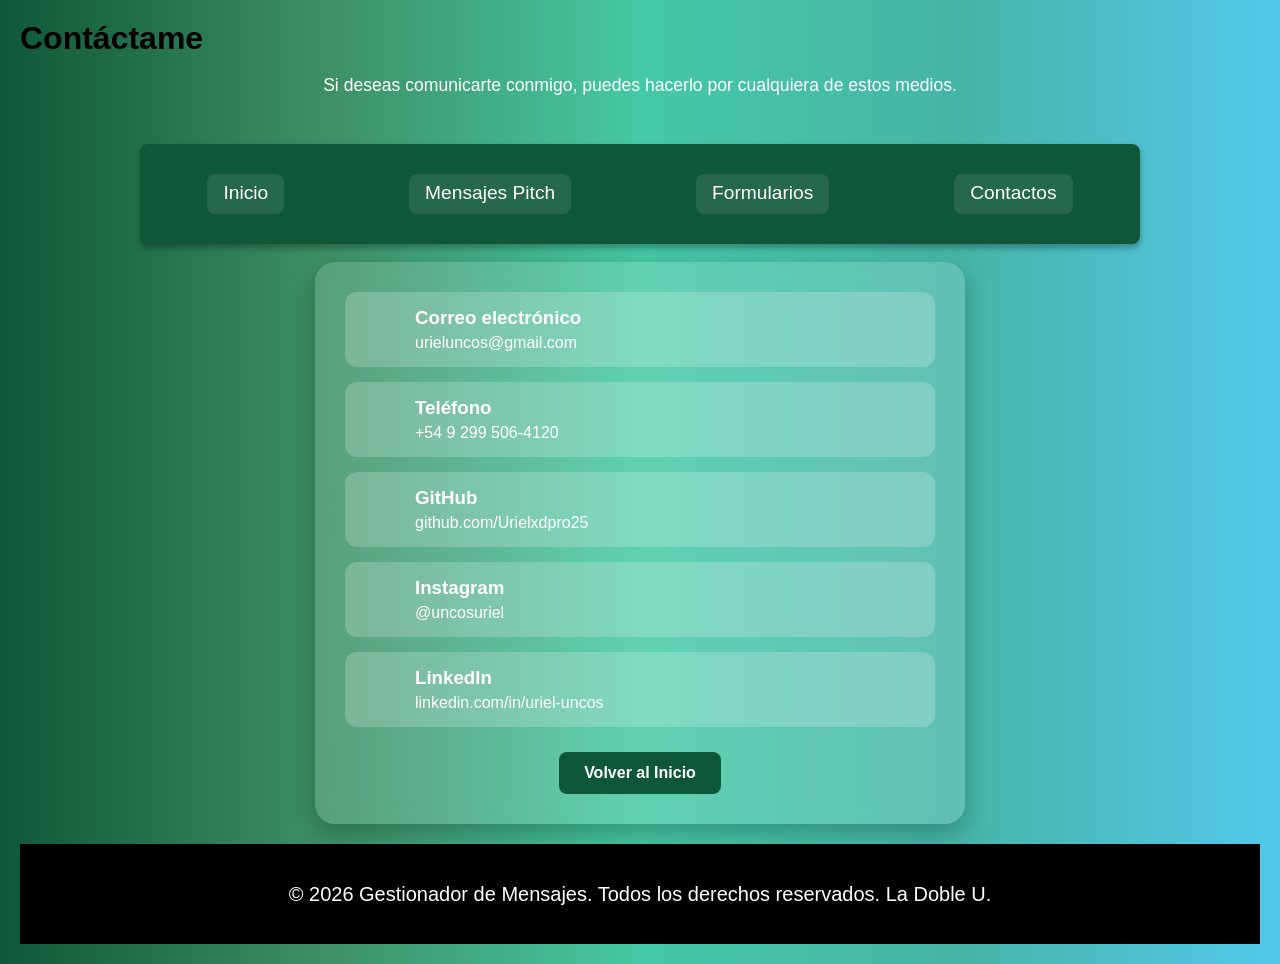
==== Contactos.html @ 7d487cc0 "cambios en los html, saques css innecesario y acomode algunos nodos" ====
<!DOCTYPE html>
<html lang="es">

<head>
    <meta charset="UTF-8">
    <meta name="viewport" content="width=device-width, initial-scale=1.0">
    <link rel="manifest" href="manifest.json">
    <link rel="icon" type="image/png" href="LogoGDM.jpeg">
    <link rel="stylesheet" href="estilos.css">
    <title>Contacto|Gestionador de Mensajes</title>


    <style>
    
        .descripcion {
            color: white;
            text-align: center;
            margin-bottom: 30px;
            font-size: 1.1rem;
        } 

        .container {
            max-width: 650px;
            margin: auto;
            background: rgba(255, 255, 255, .15);
            backdrop-filter: blur(10px);
            border-radius: 20px;
            padding: 30px;
            box-shadow: 0 10px 25px rgba(0, 0, 0, .25);
        }

        .contacto {
            display: flex;
            align-items: center;
            gap: 15px;
            background: rgba(255, 255, 255, .2);
            padding: 15px;
            margin-bottom: 15px;
            border-radius: 12px;
            transition: .3s;
        }

        .contacto:hover {
            transform: translateY(-3px);
            background: rgba(255, 255, 255, .3);
        }

        .contacto i {
            font-size: 28px;
            color: white;
            width: 40px;
            text-align: center;
        }

        .contacto h3 {
            color: white;
            margin-bottom: 5px;
        }

        .contacto a,
        .contacto p {
            color: white;
            text-decoration: none;
            word-break: break-word;
        }

        .contacto a:hover {
            text-decoration: underline;
        }

        .boton {
            display: block;
            width: fit-content;
            margin: 25px auto 0;
            background: #0f5739;
            color: white;
            padding: 12px 25px;
            border-radius: 8px;
            text-decoration: none;
            font-weight: bold;
            transition: .3s;
        }

        .boton:hover {
            background: #08452d;
        }

        @media(max-width:600px) {
            .footer {
                background-color: #000000;
                width: 100%;
                height: auto;
                padding: 10px;
                text-align: center;
                margin-top: 20px;
            }

            .p {
                color: white;
                font-size: 1.2rem;
            }


            @media(max-width:600px) {

                h1 {
                    font-size: 2rem;
                }

                .container {
                    padding: 20px;
                }

                .contacto {
                    flex-direction: column;
                    text-align: center;
                }

            }
        }

      
    </style>

</head>

<body>

    <h1>Contáctame</h1>
<br>
 <p class="descripcion">
            Si deseas comunicarte conmigo, puedes hacerlo por cualquiera de estos medios.
        </p>

        <br>

    <nav class="navbar">

        <div class="direccion">
            <a href="index.html">Inicio</a>
        </div>

        <div class="direccion">
            <a href="Mensajes Pitch.html">Mensajes Pitch</a>
        </div>

        <div class="direccion">
            <a href="formularios.html">Formularios</a>
        </div>

        <div class="direccion">
            <a href="Contactos.html">Contactos</a>
        </div>

    </nav>

    <br>

    <div>
       
        <div class="container">

            <div class="contacto">
                <i class="fas fa-envelope"></i>

                <div>
                    <h3>Correo electrónico</h3>
                    <a href="mailto:urieluncos@gmail.com">
                        urieluncos@gmail.com
                    </a>
                </div>
            </div>

            <div class="contacto">
                <i class="fas fa-phone"></i>

                <div>
                    <h3>Teléfono</h3>
                    <a href="tel:299 5064120">
                        +54 9 299 506-4120
                    </a>
                </div>
            </div>

            <div class="contacto">
                <i class="fab fa-github"></i>

                <div>
                    <h3>GitHub</h3>
                    <a href="https://github.com/Urielxdpro25" target="_blank">
                        github.com/Urielxdpro25
                    </a>
                </div>
            </div>

            <div class="contacto">
                <i class="fab fa-instagram"></i>

                <div>
                    <h3>Instagram</h3>
                    <a href="https://instagram.com/uncosuriel" target="_blank">
                        @uncosuriel
                    </a>
                </div>
            </div>

            <div class="contacto">
                <i class="fab fa-linkedin"></i>

                <div>
                    <h3>LinkedIn</h3>
                    <a href="https://www.linkedin.com/in/uriel-uncos-005b1439a/" target="_blank">
                        linkedin.com/in/uriel-uncos
                    </a>
                </div>
  </div>

            <a class="boton" href="index.html">
                Volver al Inicio
            </a>

      

    </div>

    <footer class="footer">
        <p class="p">© 2026 Gestionador de Mensajes. Todos los derechos reservados. La Doble U.</p>
    </footer>

</body>

</html>
---- estilos.css ----
* {
    margin: 0;
    padding: 0;
    box-sizing: border-box;
    font-family: Arial, Helvetica, sans-serif;
}

body {
    background: linear-gradient(90deg, #0f5739, #3d8e66, #45c9a4, #46b5a9, #52c9eb);
    min-height: 100vh;
    display: flex;
    flex-direction: column;
    justify-content: space-between;
    padding: 20px;
}

    .h1 {
        color: white;
        text-align: center;
        margin-bottom: 25px;
        font-size: 2rem;
    }


.navbar {
    background-color: #0f5739;
    padding: 10px;
    border-radius: 8px;
    box-shadow: 0 4px 6px rgba(0, 0, 0, .3);

    width: 100%;
    max-width: 1000px;
    min-height: 100px;

    margin: 0 auto;

    display: flex;
    justify-content: space-around;
    align-items: center;
    gap: 10px;

    box-sizing: border-box;
}

.direccion a {
    color: white;
    text-decoration: none;
    font-size: 1.2rem;

    border-bottom: 2px solid transparent;

    transition: color .3s ease,
        background-color .3s ease;

    background: rgba(255, 255, 255, 0.1);

    backdrop-filter: blur(10px);
    -webkit-backdrop-filter: blur(10px);

    padding: 8px 16px;
    border-radius: 8px;

    display: inline-block;
}

.direccion a:hover {
    color: #0f5739;
    background-color: white;
    border-bottom: 2px solid #0f5739;
}

.footer {
    background-color: #000000;

    width: 100%;
    min-height: 100px;

    padding: 10px;
    text-align: center;

    margin-top: 20px;

    box-sizing: border-box;

    display: flex;
    justify-content: center;
    align-items: center;
}




@media (max-width: 600px) {

    body {
        padding: 10px 5px;
    }

    .navbar {
        width: 100%;
        height: auto;

        padding: 15px 10px;

        flex-direction: column;
        gap: 12px;
    }

    .direccion {
        width: 100%;
        text-align: center;
    }

    .direccion a {
        width: 90%;
        font-size: 1rem;
        padding: 10px;
    }

    .footer {
        margin-top: 15px;
        font-size: 0.9rem;
    }
}

        /* Footer styles */
  .p {
            color: white;
            font-size: 20px;
        }
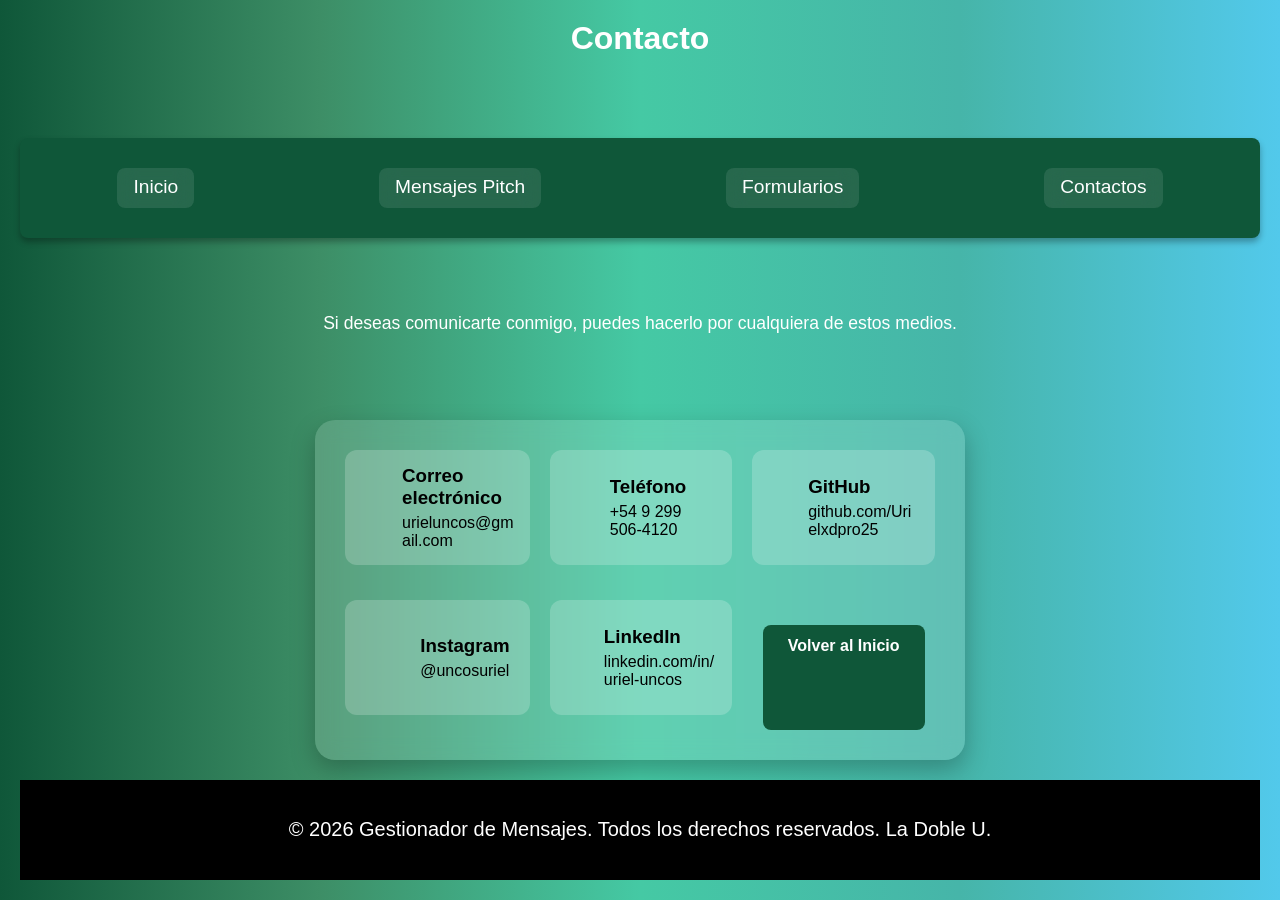
==== commit ed9ecfbc: "cambios en el diseño y la vista cambios en el css, el navbar es sticky dependiendo la situacion, las" ====
--- a/Contactos.html
+++ b/Contactos.html
@@ -11,13 +11,12 @@
 
 
     <style>
-    
         .descripcion {
             color: white;
             text-align: center;
             margin-bottom: 30px;
             font-size: 1.1rem;
-        } 
+        }
 
         .container {
             max-width: 650px;
@@ -27,10 +26,15 @@
             border-radius: 20px;
             padding: 30px;
             box-shadow: 0 10px 25px rgba(0, 0, 0, .25);
+            display: grid;
+            grid-template-columns: repeat(3, 1fr);
+            grid-template-rows: repeat(2, 1fr);
+            gap: 20px;
         }
 
         .contacto {
             display: flex;
+            justify-content: center;
             align-items: center;
             gap: 15px;
             background: rgba(255, 255, 255, .2);
@@ -53,13 +57,13 @@
         }
 
         .contacto h3 {
-            color: white;
+            color: rgb(1, 1, 1);
             margin-bottom: 5px;
         }
 
         .contacto a,
         .contacto p {
-            color: white;
+            color: rgb(0, 0, 0);
             text-decoration: none;
             word-break: break-word;
         }
@@ -101,6 +105,7 @@
             }
 
 
+
             @media(max-width:600px) {
 
                 h1 {
@@ -109,6 +114,7 @@
 
                 .container {
                     padding: 20px;
+
                 }
 
                 .contacto {
@@ -117,22 +123,22 @@
                 }
 
             }
-        }
-
-      
+
+            .container{
+                 display: grid;
+            grid-template-columns: repeat(1, 1fr);
+            grid-template-rows: repeat(auto, 1fr);
+            gap: 20px;
+            }
+        }
     </style>
 
 </head>
 
 <body>
 
-    <h1>Contáctame</h1>
+        <h1 class="h1">Contacto</h1>
 <br>
- <p class="descripcion">
-            Si deseas comunicarte conmigo, puedes hacerlo por cualquiera de estos medios.
-        </p>
-
-        <br>
 
     <nav class="navbar">
 
@@ -156,8 +162,16 @@
 
     <br>
 
+    <br>
+    <p class="descripcion">
+        Si deseas comunicarte conmigo, puedes hacerlo por cualquiera de estos medios.
+    </p>
+
+
+    <br>
+
     <div>
-       
+
         <div class="container">
 
             <div class="contacto">
@@ -213,19 +227,19 @@
                         linkedin.com/in/uriel-uncos
                     </a>
                 </div>
-  </div>
+            </div>
 
             <a class="boton" href="index.html">
                 Volver al Inicio
             </a>
 
-      
-
-    </div>
-
-    <footer class="footer">
-        <p class="p">© 2026 Gestionador de Mensajes. Todos los derechos reservados. La Doble U.</p>
-    </footer>
+
+
+        </div>
+
+        <footer class="footer">
+            <p class="p">© 2026 Gestionador de Mensajes. Todos los derechos reservados. La Doble U.</p>
+        </footer>
 
 </body>
 
--- a/estilos.css
+++ b/estilos.css
@@ -14,12 +14,12 @@
     padding: 20px;
 }
 
-    .h1 {
-        color: white;
-        text-align: center;
-        margin-bottom: 25px;
-        font-size: 2rem;
-    }
+.h1 {
+    color: white;
+    text-align: center;
+    margin-bottom: 25px;
+    font-size: 2rem;
+}
 
 
 .navbar {
@@ -27,19 +27,18 @@
     padding: 10px;
     border-radius: 8px;
     box-shadow: 0 4px 6px rgba(0, 0, 0, .3);
-
     width: 100%;
-    max-width: 1000px;
-    min-height: 100px;
-
     margin: 0 auto;
-
+    gap: 10px;
+    height: 100px;
     display: flex;
     justify-content: space-around;
     align-items: center;
-    gap: 10px;
+    position: -webkit-sticky;
+    position: sticky;
+    top: 0;
+    z-index: 1000;
 
-    box-sizing: border-box;
 }
 
 .direccion a {
@@ -67,6 +66,7 @@
     color: #0f5739;
     background-color: white;
     border-bottom: 2px solid #0f5739;
+    width: auto;
 }
 
 .footer {
@@ -99,11 +99,12 @@
     .navbar {
         width: 100%;
         height: auto;
-
         padding: 15px 10px;
-
-        flex-direction: column;
         gap: 12px;
+        display: grid;
+        grid-template-columns: repeat(2, 1fr);
+        grid-template-rows: repeat(2, 1fr);
+        position: static;
     }
 
     .direccion {
@@ -112,7 +113,7 @@
     }
 
     .direccion a {
-        width: 90%;
+        width: auto;
         font-size: 1rem;
         padding: 10px;
     }
@@ -123,8 +124,8 @@
     }
 }
 
-        /* Footer styles */
-  .p {
-            color: white;
-            font-size: 20px;
-        }
+/* Footer styles */
+.p {
+    color: white;
+    font-size: 20px;
+}
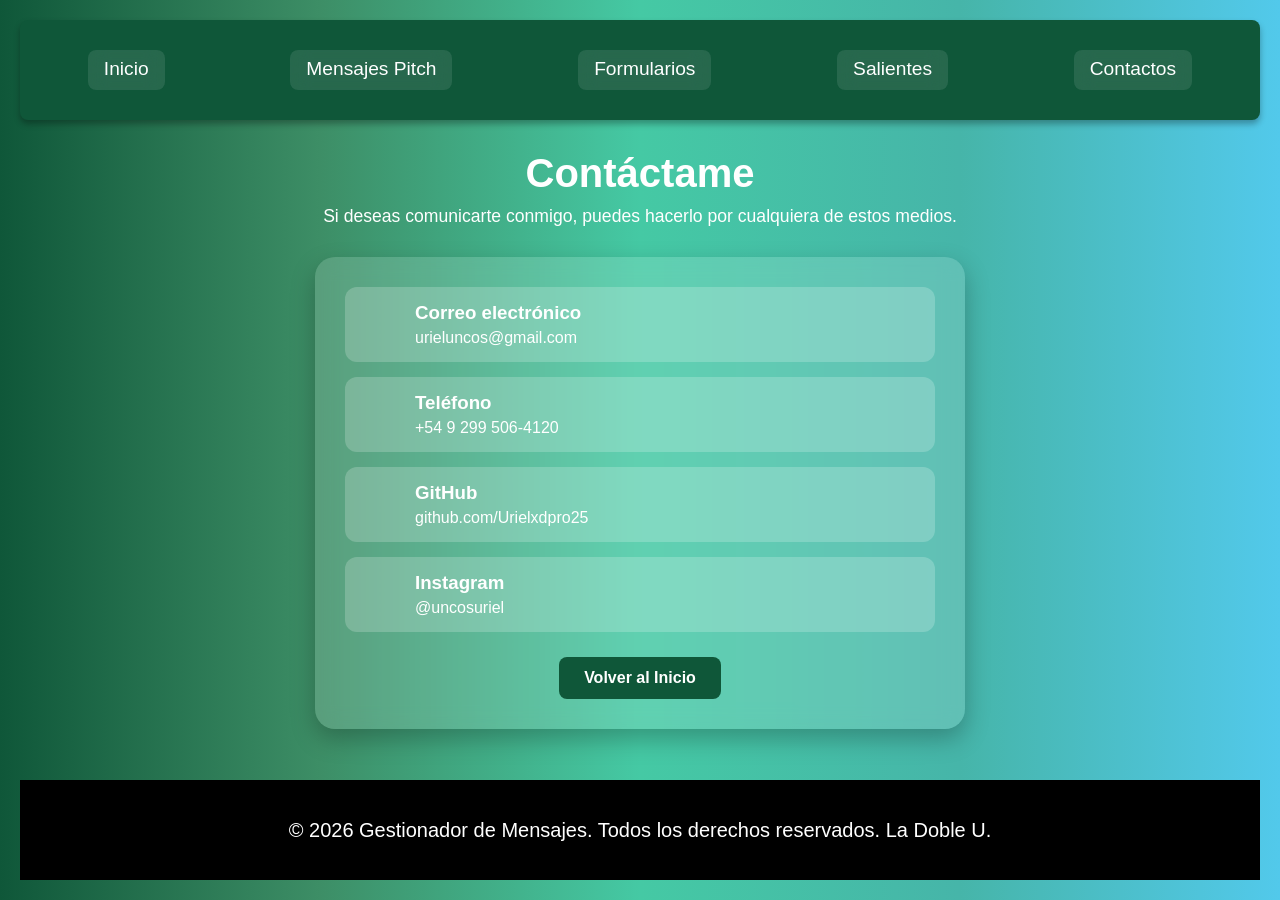
==== commit 44a8499f: "termine salientes" ====
--- a/Contactos.html
+++ b/Contactos.html
@@ -4,13 +4,37 @@
 <head>
     <meta charset="UTF-8">
     <meta name="viewport" content="width=device-width, initial-scale=1.0">
-    <link rel="manifest" href="manifest.json">
+      <link rel="manifest" href="manifest.json">
     <link rel="icon" type="image/png" href="LogoGDM.jpeg">
     <link rel="stylesheet" href="estilos.css">
     <title>Contacto|Gestionador de Mensajes</title>
 
 
     <style>
+        * {
+            margin: 0;
+            padding: 0;
+            box-sizing: border-box;
+            font-family: Arial, Helvetica, sans-serif;
+        }
+
+        body {
+            background: linear-gradient(90deg, #0f5739, #3d8e66, #45c9a4, #46b5a9, #52c9eb);
+            min-height: 100vh;
+            display: flex;
+            flex-direction: column;
+            justify-content: space-between;
+            padding: 20px;
+        }
+
+        h1 {
+            color: white;
+            text-align: center;
+            margin-bottom: 10px;
+            font-size: 2.5rem;
+        }
+
+    
         .descripcion {
             color: white;
             text-align: center;
@@ -26,15 +50,10 @@
             border-radius: 20px;
             padding: 30px;
             box-shadow: 0 10px 25px rgba(0, 0, 0, .25);
-            display: grid;
-            grid-template-columns: repeat(3, 1fr);
-            grid-template-rows: repeat(2, 1fr);
-            gap: 20px;
         }
 
         .contacto {
             display: flex;
-            justify-content: center;
             align-items: center;
             gap: 15px;
             background: rgba(255, 255, 255, .2);
@@ -57,13 +76,13 @@
         }
 
         .contacto h3 {
-            color: rgb(1, 1, 1);
+            color: white;
             margin-bottom: 5px;
         }
 
         .contacto a,
         .contacto p {
-            color: rgb(0, 0, 0);
+            color: white;
             text-decoration: none;
             word-break: break-word;
         }
@@ -89,88 +108,58 @@
             background: #08452d;
         }
 
+        @media(max-width:600px){
+            .footer {
+            background-color: #000000;
+            width: 100%;
+            height: auto;
+            padding: 10px;
+            text-align: center;
+            margin-top: 20px;
+        }   
+            .p {
+            color: white;
+            font-size: 1.2rem;
+        }
+
+
         @media(max-width:600px) {
-            .footer {
-                background-color: #000000;
-                width: 100%;
-                height: auto;
-                padding: 10px;
+
+            h1 {
+                font-size: 2rem;
+            }
+
+            .container {
+                padding: 20px;
+            }
+
+            .contacto {
+                flex-direction: column;
                 text-align: center;
-                margin-top: 20px;
             }
 
-            .p {
-                color: white;
-                font-size: 1.2rem;
-            }
-
-
-
-            @media(max-width:600px) {
-
-                h1 {
-                    font-size: 2rem;
-                }
-
-                .container {
-                    padding: 20px;
-
-                }
-
-                .contacto {
-                    flex-direction: column;
-                    text-align: center;
-                }
-
-            }
-
-            .container{
-                 display: grid;
-            grid-template-columns: repeat(1, 1fr);
-            grid-template-rows: repeat(auto, 1fr);
-            gap: 20px;
-            }
-        }
+        }
+    }
     </style>
-
 </head>
 
 <body>
 
-        <h1 class="h1">Contacto</h1>
-<br>
-
-    <nav class="navbar">
-
-        <div class="direccion">
-            <a href="index.html">Inicio</a>
-        </div>
-
-        <div class="direccion">
-            <a href="Mensajes Pitch.html">Mensajes Pitch</a>
-        </div>
-
-        <div class="direccion">
-            <a href="formularios.html">Formularios</a>
-        </div>
-
-        <div class="direccion">
-            <a href="Contactos.html">Contactos</a>
-        </div>
-
+      <nav class="navbar">
+        <div class="direccion"><a href="index.html">Inicio</a></div>
+        <div class="direccion"><a href="Mensajes Pitch.html">Mensajes Pitch</a></div>
+        <div class="direccion"><a href="formularios.html">Formularios</a></div>
+        <div class="direccion"><a href="Salientes.html">Salientes</a></div>
+        <div class="direccion"><a href="Contactos.html">Contactos</a></div>
     </nav>
-
-    <br>
-
-    <br>
-    <p class="descripcion">
-        Si deseas comunicarte conmigo, puedes hacerlo por cualquiera de estos medios.
-    </p>
-
-
-    <br>
-
+    
     <div>
+
+        <h1>Contáctame</h1>
+
+        <p class="descripcion">
+            Si deseas comunicarte conmigo, puedes hacerlo por cualquiera de estos medios.
+        </p>
 
         <div class="container">
 
@@ -218,28 +207,17 @@
                 </div>
             </div>
 
-            <div class="contacto">
-                <i class="fab fa-linkedin"></i>
-
-                <div>
-                    <h3>LinkedIn</h3>
-                    <a href="https://www.linkedin.com/in/uriel-uncos-005b1439a/" target="_blank">
-                        linkedin.com/in/uriel-uncos
-                    </a>
-                </div>
-            </div>
-
             <a class="boton" href="index.html">
                 Volver al Inicio
             </a>
 
-
-
         </div>
 
-        <footer class="footer">
-            <p class="p">© 2026 Gestionador de Mensajes. Todos los derechos reservados. La Doble U.</p>
-        </footer>
+    </div>
+
+    <footer class="footer">
+        <p class="p">© 2026 Gestionador de Mensajes. Todos los derechos reservados. La Doble U.</p>
+    </footer>
 
 </body>
 
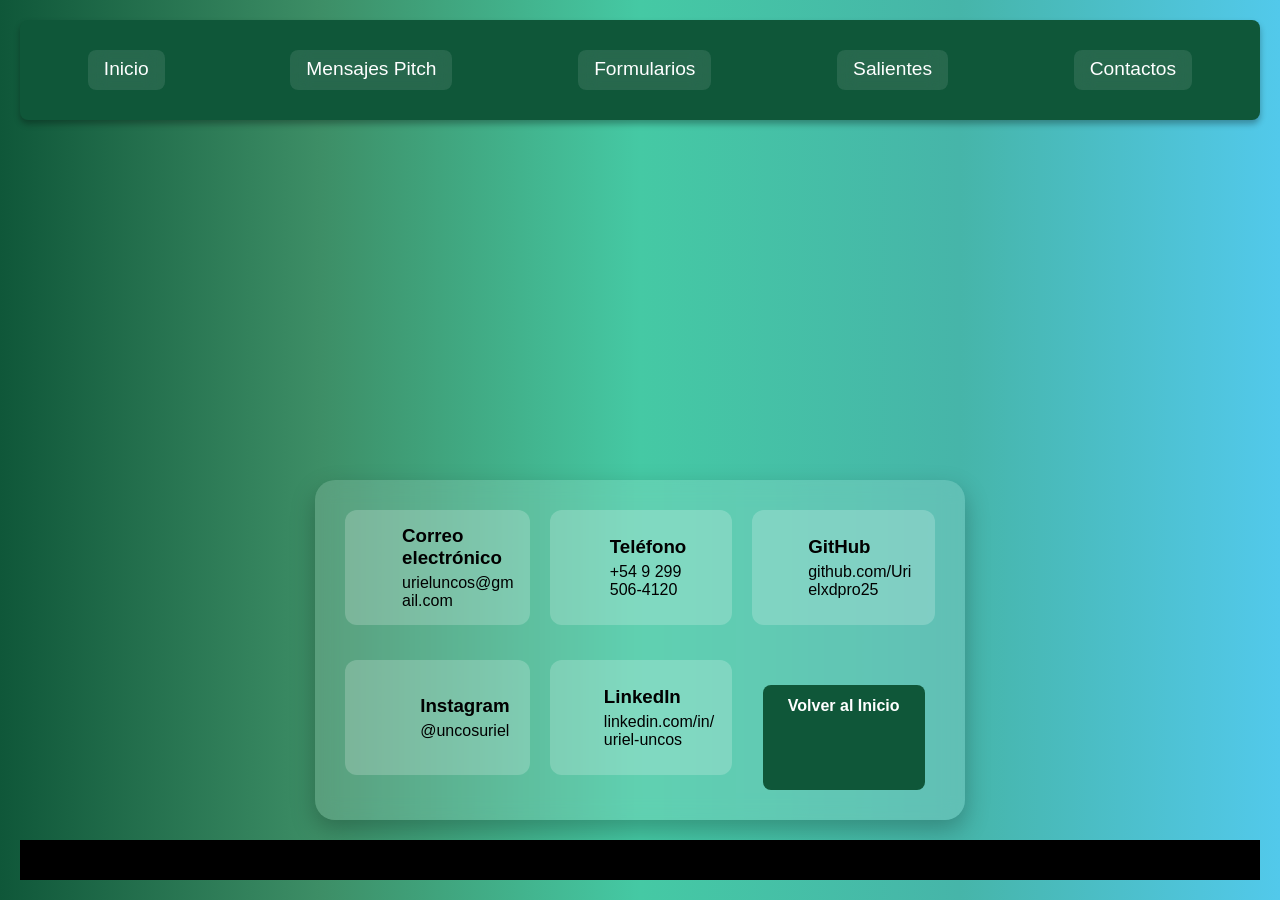
==== commit b868eb42: "Merge branch 'main' into cambios" ====
--- a/Contactos.html
+++ b/Contactos.html
@@ -4,37 +4,13 @@
 <head>
     <meta charset="UTF-8">
     <meta name="viewport" content="width=device-width, initial-scale=1.0">
-      <link rel="manifest" href="manifest.json">
+    <link rel="manifest" href="manifest.json">
     <link rel="icon" type="image/png" href="LogoGDM.jpeg">
     <link rel="stylesheet" href="estilos.css">
     <title>Contacto|Gestionador de Mensajes</title>
 
 
     <style>
-        * {
-            margin: 0;
-            padding: 0;
-            box-sizing: border-box;
-            font-family: Arial, Helvetica, sans-serif;
-        }
-
-        body {
-            background: linear-gradient(90deg, #0f5739, #3d8e66, #45c9a4, #46b5a9, #52c9eb);
-            min-height: 100vh;
-            display: flex;
-            flex-direction: column;
-            justify-content: space-between;
-            padding: 20px;
-        }
-
-        h1 {
-            color: white;
-            text-align: center;
-            margin-bottom: 10px;
-            font-size: 2.5rem;
-        }
-
-    
         .descripcion {
             color: white;
             text-align: center;
@@ -50,10 +26,15 @@
             border-radius: 20px;
             padding: 30px;
             box-shadow: 0 10px 25px rgba(0, 0, 0, .25);
+            display: grid;
+            grid-template-columns: repeat(3, 1fr);
+            grid-template-rows: repeat(2, 1fr);
+            gap: 20px;
         }
 
         .contacto {
             display: flex;
+            justify-content: center;
             align-items: center;
             gap: 15px;
             background: rgba(255, 255, 255, .2);
@@ -76,13 +57,13 @@
         }
 
         .contacto h3 {
-            color: white;
+            color: rgb(1, 1, 1);
             margin-bottom: 5px;
         }
 
         .contacto a,
         .contacto p {
-            color: white;
+            color: rgb(0, 0, 0);
             text-decoration: none;
             word-break: break-word;
         }
@@ -108,39 +89,51 @@
             background: #08452d;
         }
 
-        @media(max-width:600px){
+        @media(max-width:600px) {
             .footer {
-            background-color: #000000;
-            width: 100%;
-            height: auto;
-            padding: 10px;
-            text-align: center;
-            margin-top: 20px;
-        }   
+                background-color: #000000;
+                width: 100%;
+                height: auto;
+                padding: 10px;
+                text-align: center;
+                margin-top: 20px;
+            }
+
             .p {
-            color: white;
-            font-size: 1.2rem;
-        }
-
-
-        @media(max-width:600px) {
-
-            h1 {
-                font-size: 2rem;
-            }
-
-            .container {
-                padding: 20px;
-            }
-
-            .contacto {
-                flex-direction: column;
-                text-align: center;
-            }
-
+                color: white;
+                font-size: 1.2rem;
+            }
+
+
+
+            @media(max-width:600px) {
+
+                h1 {
+                    font-size: 2rem;
+                }
+
+                .container {
+                    padding: 20px;
+
+                }
+
+                .contacto {
+                    flex-direction: column;
+                    text-align: center;
+                }
+
+            }
+
+            .container{
+                 display: grid;
+            grid-template-columns: repeat(1, 1fr);
+            grid-template-rows: repeat(auto, 1fr);
+            gap: 20px;
+            }
         }
     }
     </style>
+
 </head>
 
 <body>
@@ -155,11 +148,10 @@
     
     <div>
 
-        <h1>Contáctame</h1>
-
-        <p class="descripcion">
-            Si deseas comunicarte conmigo, puedes hacerlo por cualquiera de estos medios.
-        </p>
+
+    <br>
+
+    <div>
 
         <div class="container">
 
@@ -207,17 +199,28 @@
                 </div>
             </div>
 
+            <div class="contacto">
+                <i class="fab fa-linkedin"></i>
+
+                <div>
+                    <h3>LinkedIn</h3>
+                    <a href="https://www.linkedin.com/in/uriel-uncos-005b1439a/" target="_blank">
+                        linkedin.com/in/uriel-uncos
+                    </a>
+                </div>
+            </div>
+
             <a class="boton" href="index.html">
                 Volver al Inicio
             </a>
 
+
+
         </div>
 
-    </div>
-
-    <footer class="footer">
-        <p class="p">© 2026 Gestionador de Mensajes. Todos los derechos reservados. La Doble U.</p>
-    </footer>
+        <footer class="footer">
+            <p class="p">© 2026 Gestionador de Mensajes. Todos los derechos reservados. La Doble U.</p>
+        </footer>
 
 </body>
 
--- a/estilos.css
+++ b/estilos.css
@@ -62,6 +62,7 @@
     display: inline-block;
 }
 
+/* HOVER */
 .direccion a:hover {
     color: #0f5739;
     background-color: white;
@@ -73,7 +74,7 @@
     background-color: #000000;
 
     width: 100%;
-    min-height: 100px;
+    min-height: 40px;
 
     padding: 10px;
     text-align: center;
@@ -81,14 +82,12 @@
     margin-top: 20px;
 
     box-sizing: border-box;
-
-    display: flex;
-    justify-content: center;
-    align-items: center;
 }
 
 
-
+/* ========================= */
+/*       CELULARES           */
+/* ========================= */
 
 @media (max-width: 600px) {
 
@@ -99,12 +98,11 @@
     .navbar {
         width: 100%;
         height: auto;
+
         padding: 15px 10px;
+
+        flex-direction: column;
         gap: 12px;
-        display: grid;
-        grid-template-columns: repeat(2, 1fr);
-        grid-template-rows: repeat(2, 1fr);
-        position: static;
     }
 
     .direccion {
@@ -113,7 +111,7 @@
     }
 
     .direccion a {
-        width: auto;
+        width: 90%;
         font-size: 1rem;
         padding: 10px;
     }
@@ -122,10 +120,4 @@
         margin-top: 15px;
         font-size: 0.9rem;
     }
-}
-
-/* Footer styles */
-.p {
-    color: white;
-    font-size: 20px;
 }
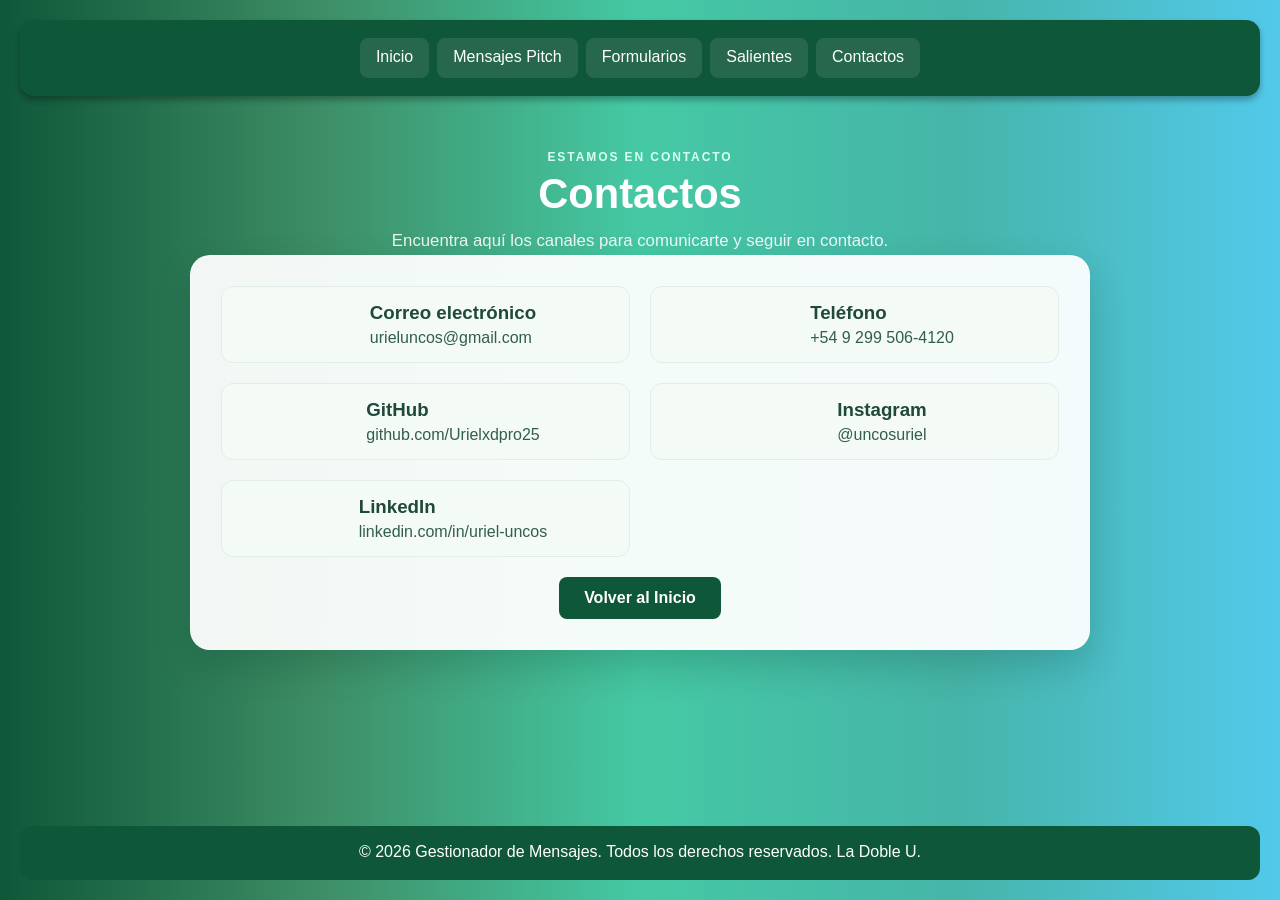
==== commit a3675a25: "arreglar los estilos de la pagina para mejor diseño" ====
--- a/Contactos.html
+++ b/Contactos.html
@@ -89,22 +89,6 @@
             background: #08452d;
         }
 
-        @media(max-width:600px) {
-            .footer {
-                background-color: #000000;
-                width: 100%;
-                height: auto;
-                padding: 10px;
-                text-align: center;
-                margin-top: 20px;
-            }
-
-            .p {
-                color: white;
-                font-size: 1.2rem;
-            }
-
-
 
             @media(max-width:600px) {
 
@@ -125,18 +109,18 @@
             }
 
             .container{
-                 display: grid;
+            display: grid;
             grid-template-columns: repeat(1, 1fr);
             grid-template-rows: repeat(auto, 1fr);
             gap: 20px;
             }
-        }
-    }
+        
+    
     </style>
 
 </head>
 
-<body>
+<body class="pagina-contactos">
 
       <nav class="navbar">
         <div class="direccion"><a href="index.html">Inicio</a></div>
@@ -145,16 +129,15 @@
         <div class="direccion"><a href="Salientes.html">Salientes</a></div>
         <div class="direccion"><a href="Contactos.html">Contactos</a></div>
     </nav>
-    
-    <div>
-
-
-    <br>
-
-    <div>
-
-        <div class="container">
-
+
+    <main class="contactos-main">
+        <header class="seccion-encabezado">
+            <p class="seccion-etiqueta">ESTAMOS EN CONTACTO</p>
+            <h1>Contactos</h1>
+            <p>Encuentra aquí los canales para comunicarte y seguir en contacto.</p>
+        </header>
+
+        <section class="container">
             <div class="contacto">
                 <i class="fas fa-envelope"></i>
 
@@ -213,14 +196,12 @@
             <a class="boton" href="index.html">
                 Volver al Inicio
             </a>
-
-
-
-        </div>
-
-        <footer class="footer">
-            <p class="p">© 2026 Gestionador de Mensajes. Todos los derechos reservados. La Doble U.</p>
-        </footer>
+        </section>
+    </main>
+
+    <footer class="footer">
+        <p class="p">© 2026 Gestionador de Mensajes. Todos los derechos reservados. La Doble U.</p>
+    </footer>
 
 </body>
 
--- a/estilos.css
+++ b/estilos.css
@@ -10,12 +10,13 @@
     min-height: 100vh;
     display: flex;
     flex-direction: column;
-    justify-content: space-between;
+    justify-content: flex-start;
+    gap: 24px;
     padding: 20px;
 }
 
 .h1 {
-    color: white;
+    color: #064E40;
     text-align: center;
     margin-bottom: 25px;
     font-size: 2rem;
@@ -24,64 +25,61 @@
 
 .navbar {
     background-color: #0f5739;
-    padding: 10px;
-    border-radius: 8px;
+    padding: 12px 16px;
+    border-radius: 14px;
     box-shadow: 0 4px 6px rgba(0, 0, 0, .3);
     width: 100%;
     margin: 0 auto;
-    gap: 10px;
-    height: 100px;
+    gap: 8px;
+    min-height: 76px;
+    height: auto;
     display: flex;
-    justify-content: space-around;
+    flex-wrap: wrap;
+    justify-content: center;
     align-items: center;
-    position: -webkit-sticky;
-    position: sticky;
-    top: 0;
-    z-index: 1000;
-
+}
+
+.direccion {
+    text-align: center;
 }
 
 .direccion a {
     color: white;
     text-decoration: none;
-    font-size: 1.2rem;
-
+    font-size: 1rem;
     border-bottom: 2px solid transparent;
-
-    transition: color .3s ease,
-        background-color .3s ease;
-
+    transition: color .3s ease, background-color .3s ease, transform .3s ease;
     background: rgba(255, 255, 255, 0.1);
-
     backdrop-filter: blur(10px);
     -webkit-backdrop-filter: blur(10px);
-
-    padding: 8px 16px;
+    padding: 10px 16px;
     border-radius: 8px;
-
     display: inline-block;
 }
 
-/* HOVER */
 .direccion a:hover {
     color: #0f5739;
     background-color: white;
     border-bottom: 2px solid #0f5739;
-    width: auto;
+    transform: translateY(-1px);
 }
 
 .footer {
-    background-color: #000000;
-
+    background-color: #0f5739;
     width: 100%;
-    min-height: 40px;
-
-    padding: 10px;
+    min-height: 54px;
+    padding: 14px 18px;
     text-align: center;
-
-    margin-top: 20px;
-
-    box-sizing: border-box;
+    margin-top: auto;
+    border-radius: 12px;
+    color: white;
+    line-height: 1.5;
+}
+
+input:focus {
+    outline: none;
+    border-color: #1fe099;
+    box-shadow: 0 0 0 3px rgba(31, 224, 153, .25);
 }
 
 
@@ -90,34 +88,543 @@
 /* ========================= */
 
 @media (max-width: 600px) {
-
     body {
         padding: 10px 5px;
+        gap: 18px;
     }
 
     .navbar {
+        padding: 12px 10px;
+    }
+
+    .direccion {
+        flex: 1 1 42%;
+    }
+
+    .direccion a {
         width: 100%;
-        height: auto;
-
-        padding: 15px 10px;
-
+        font-size: 1rem;
+        padding: 10px 8px;
+    }
+
+    .direccion:last-child {
+        flex-basis: 100%;
+    }
+
+    .footer {
+        padding: 12px;
+        font-size: 0.9rem;
+    }
+}
+
+.pagina-inicio,
+.pagina-formularios,
+.pagina-contactos {
+    justify-content: flex-start;
+}
+
+.seccion-encabezado {
+    width: min(100%, 900px);
+    margin: 12px auto 0;
+    text-align: center;
+    color: #fff;
+}
+
+.seccion-encabezado .seccion-etiqueta {
+    color: #d7fff0;
+    font-size: .75rem;
+    font-weight: 700;
+    letter-spacing: .16em;
+}
+
+.seccion-encabezado h1 {
+    margin: 6px 0 10px;
+    color: #fff;
+    font-size: clamp(1.8rem, 4vw, 2.6rem);
+}
+
+.seccion-encabezado > p:last-child {
+    color: rgba(255, 255, 255, .9);
+    font-size: 1.05rem;
+    line-height: 1.6;
+}
+
+.inicio-main,
+.formularios-main,
+.contactos-main {
+    width: min(100%, 1120px);
+    flex: 1;
+    margin: 18px auto;
+}
+
+.pagina-inicio .seccion-encabezado {
+    margin-top: 24px;
+}
+
+.pagina-inicio .container {
+    width: min(100%, 760px);
+    margin: 28px auto;
+    padding: clamp(22px, 4vw, 36px);
+    border: 1px solid rgba(255, 255, 255, .55);
+    border-radius: 20px;
+    background: rgba(255, 255, 255, .94);
+    color: #25483a;
+    box-shadow: 0 16px 38px rgba(7, 47, 32, .2);
+}
+
+.pagina-inicio .container h2 {
+    margin-bottom: 12px;
+    color: #0f5739;
+    font-size: 1.45rem;
+}
+
+.pagina-inicio .container p {
+    color: #526b5e;
+    font-size: 1.05rem;
+    line-height: 1.8;
+}
+
+.pagina-formularios .Forms {
+    align-items: stretch;
+    margin: 0 auto 20px;
+}
+
+.pagina-formularios .form {
+    flex: 1 1 0;
+    margin: 0;
+    border: 1px solid rgba(255, 255, 255, .45);
+    border-radius: 18px;
+    box-shadow: 0 16px 38px rgba(7, 47, 32, .18);
+}
+
+.pagina-formularios .btn {
+    display: block;
+    width: min(100%, 520px);
+    height: auto;
+    min-height: 50px;
+    margin: 12px auto;
+    border-radius: 10px;
+    background: #0f5739;
+    color: #fff;
+}
+
+.pagina-formularios .btn:hover {
+    background: #08452d;
+    transform: translateY(-1px);
+}
+
+.pagina-formularios #mensajeCopiado {
+    z-index: 10;
+    box-shadow: 0 8px 24px rgba(7, 47, 32, .24);
+}
+
+.pagina-contactos .container {
+    width: min(100%, 900px);
+    max-width: none;
+    margin: 0 auto 24px;
+    padding: clamp(18px, 3vw, 30px);
+    border: 1px solid rgba(255, 255, 255, .5);
+    border-radius: 20px;
+    background: rgba(255, 255, 255, .94);
+    box-shadow: 0 16px 38px rgba(7, 47, 32, .2);
+    grid-template-columns: repeat(2, minmax(0, 1fr));
+    grid-template-rows: auto;
+}
+
+.pagina-contactos .contacto {
+    min-width: 0;
+    margin: 0;
+    border: 1px solid #e1eee7;
+    background: #f4faf6;
+}
+
+.pagina-contactos .contacto i {
+    flex: 0 0 40px;
+    color: #0f8051;
+}
+
+.pagina-contactos .contacto h3 {
+    color: #20493b;
+}
+
+.pagina-contactos .contacto a {
+    color: #315f4a;
+}
+
+.pagina-contactos .boton {
+    grid-column: 1 / -1;
+    margin: 0 auto;
+}
+
+.pagina-pitch {
+    justify-content: flex-start;
+}
+
+.pagina-pitch .navbar,
+.pagina-salientes .navbar {
+    height: auto;
+    min-height: 80px;
+    flex-wrap: wrap;
+    justify-content: center;
+}
+
+.pagina-pitch .direccion a,
+.pagina-salientes .direccion a {
+    padding: 8px 12px;
+    font-size: 1rem;
+}
+
+.pitch-main {
+    width: min(100%, 900px);
+    flex: 1;
+    margin: 42px auto;
+}
+
+.pitch-encabezado,
+.salientes-encabezado {
+    margin: 0 auto 28px;
+    text-align: center;
+    color: #fff;
+}
+
+.pitch-encabezado .h1,
+.salientes-encabezado h1 {
+    margin: 6px 0 10px;
+    color: #fff;
+    font-size: clamp(1.8rem, 4vw, 2.6rem);
+}
+
+.pitch-encabezado > p:last-child,
+.salientes-encabezado > p:last-child {
+    color: rgba(255, 255, 255, .9);
+    font-size: 1.05rem;
+    line-height: 1.6;
+}
+
+.pitch-etiqueta,
+.salientes-etiqueta {
+    color: #d7fff0;
+    font-size: .75rem;
+    font-weight: 700;
+    letter-spacing: .16em;
+}
+
+.pagina-pitch .contenedor {
+    display: flex;
+    width: 100%;
+    margin: 18px auto;
+    padding: 22px;
+    align-items: flex-end;
+    gap: 18px;
+    border: 1px solid rgba(255, 255, 255, .55);
+    border-radius: 18px;
+    background: rgba(255, 255, 255, .92);
+    box-shadow: 0 12px 32px rgba(7, 47, 32, .16);
+}
+
+.pitch-campo {
+    flex: 1;
+}
+
+.pitch-campo label,
+.pitch-selector label {
+    display: block;
+    margin-bottom: 8px;
+    color: #20493b;
+    font-size: .95rem;
+    font-weight: 700;
+}
+
+.pagina-pitch .input,
+.pagina-pitch .select {
+    width: 100%;
+    min-height: 48px;
+    height: auto;
+    padding: 12px 14px;
+    border: 1px solid #c7d9d1;
+    border-radius: 10px;
+    background: #fff;
+    color: #173c2b;
+    font-size: 1rem;
+}
+
+.pagina-pitch .input {
+    transition: border-color .2s ease, box-shadow .2s ease;
+}
+
+.pagina-pitch .input:focus {
+    background: #fff;
+}
+
+.pagina-pitch .btn,
+.salientes-agregar {
+    min-height: 48px;
+    padding: 12px 20px;
+    border: 0;
+    border-radius: 10px;
+    background: #0f5739;
+    color: #fff;
+    font-size: 1rem;
+    font-weight: 700;
+    cursor: pointer;
+    transition: background-color .2s ease, transform .2s ease, box-shadow .2s ease;
+}
+
+.pagina-pitch .btn:hover,
+.salientes-agregar:hover {
+    background: #08452d;
+    box-shadow: 0 6px 14px rgba(7, 47, 32, .2);
+    transform: translateY(-1px);
+}
+
+.pitch-selector {
+    width: min(100%, 520px);
+    margin: 28px auto;
+    padding: 20px;
+    border: 1px solid rgba(255, 255, 255, .5);
+    border-radius: 16px;
+    background: rgba(255, 255, 255, .16);
+}
+
+.pitch-selector label {
+    color: #fff;
+}
+
+.pagina-pitch .select {
+    margin: 0;
+    cursor: pointer;
+}
+
+.pagina-pitch .select:hover {
+    border-color: #0f5739;
+}
+
+.pagina-pitch #contenedorMensaje:empty {
+    display: none;
+}
+
+.pagina-pitch .card {
+    width: 100%;
+    padding: 24px;
+    border-left: 5px solid #20a66c;
+    border-radius: 12px;
+    background: #fff;
+    box-shadow: none;
+}
+
+.pagina-pitch .mp {
+    margin-bottom: 20px;
+    color: #25483a;
+    font-size: 1.1rem;
+    line-height: 1.8;
+}
+
+.pagina-salientes {
+    justify-content: flex-start;
+}
+
+.pagina-salientes main {
+    width: min(100%, 1120px);
+    flex: 1;
+    margin: 42px auto;
+}
+
+.salientes-encabezado {
+    margin-bottom: 30px;
+}
+
+.pagina-salientes .panel {
+    padding: clamp(18px, 3vw, 32px);
+    border: 1px solid rgba(255, 255, 255, .45);
+    border-radius: 20px;
+    background: rgba(255, 255, 255, .94);
+    color: #20493b;
+    box-shadow: 0 16px 38px rgba(7, 47, 32, .2);
+}
+
+.salientes-seccion-titulo {
+    margin-bottom: 22px;
+}
+
+.salientes-seccion-titulo h2 {
+    margin-bottom: 6px;
+    color: #0f5739;
+    font-size: 1.35rem;
+}
+
+.salientes-seccion-titulo p {
+    color: #61766c;
+    line-height: 1.5;
+}
+
+.pagina-salientes .formulario {
+    display: grid;
+    grid-template-columns: repeat(3, minmax(0, 1fr));
+    gap: 16px;
+    margin-bottom: 28px;
+}
+
+.salientes-campo {
+    display: flex;
+    min-width: 0;
+    flex-direction: column;
+    gap: 7px;
+    color: #355748;
+    font-size: .9rem;
+    font-weight: 700;
+}
+
+.salientes-campo input,
+.salientes-busqueda input {
+    width: 100%;
+    min-width: 0;
+    min-height: 46px;
+    padding: 11px 12px;
+    border: 1px solid #c9d7ce;
+    border-radius: 9px;
+    background: #fff;
+    color: #173c2b;
+    font-size: 1rem;
+}
+
+.salientes-agregar {
+    align-self: end;
+}
+
+.salientes-busqueda {
+    display: flex;
+    align-items: center;
+    gap: 14px;
+    margin: 0 0 18px;
+    padding: 16px;
+    border-radius: 12px;
+    background: #f0f7f3;
+}
+
+.salientes-busqueda label {
+    flex: 0 0 auto;
+    color: #20493b;
+    font-weight: 700;
+}
+
+.tabla-contenedor {
+    overflow-x: auto;
+    border: 1px solid #d6e3dc;
+    border-radius: 12px;
+}
+
+.pagina-salientes table {
+    min-width: 680px;
+    overflow: hidden;
+    border: 0;
+    border-collapse: separate;
+    border-spacing: 0;
+    color: #25483a;
+    background: #fff;
+}
+
+.pagina-salientes th,
+.pagina-salientes td {
+    padding: 13px 14px;
+    border: 0;
+    border-bottom: 1px solid #e5eee9;
+    text-align: left;
+}
+
+.pagina-salientes th {
+    background: #eaf5ef;
+    color: #0f5739;
+    font-size: .82rem;
+    letter-spacing: .03em;
+}
+
+.pagina-salientes tbody tr:last-child td {
+    border-bottom: 0;
+}
+
+.pagina-salientes tbody tr:not(#sin-registros):hover {
+    background: #f5faf7;
+}
+
+.pagina-salientes td button {
+    min-height: 38px;
+    padding: 8px 12px;
+    border: 0;
+    border-radius: 8px;
+    background: #0f5739;
+    color: #fff;
+    font-size: .9rem;
+    cursor: pointer;
+}
+
+.pagina-salientes td button:hover {
+    background: #08452d;
+}
+
+.pagina-salientes .estado {
+    margin-top: 12px;
+    color: #8b3d32;
+    font-weight: 700;
+}
+
+@media (max-width: 800px) {
+    .pagina-salientes .formulario {
+        grid-template-columns: repeat(2, minmax(0, 1fr));
+    }
+
+    .salientes-agregar {
+        align-self: end;
+    }
+}
+
+@media (max-width: 600px) {
+    .pitch-main,
+    .pagina-salientes main {
+        margin: 28px auto;
+    }
+
+    .pagina-pitch .contenedor {
+        align-items: stretch;
         flex-direction: column;
-        gap: 12px;
-    }
-
-    .direccion {
+        padding: 18px;
+    }
+
+    .pagina-pitch .btn {
         width: 100%;
-        text-align: center;
-    }
-
-    .direccion a {
-        width: 90%;
-        font-size: 1rem;
-        padding: 10px;
-    }
-
-    .footer {
-        margin-top: 15px;
-        font-size: 0.9rem;
+    }
+
+    .pitch-selector {
+        padding: 16px;
+    }
+
+    .pagina-pitch .card {
+        padding: 18px;
+    }
+
+    .pagina-salientes .formulario {
+        grid-template-columns: 1fr;
+    }
+
+    .salientes-busqueda {
+        align-items: stretch;
+        flex-direction: column;
+        gap: 8px;
+    }
+
+    .pagina-formularios .Forms {
+        display: grid;
+        grid-template-columns: 1fr;
+    }
+
+    .pagina-formularios .form {
+        width: 100%;
+    }
+
+    .pagina-contactos .container {
+        grid-template-columns: 1fr;
+    }
+
+    .pagina-contactos .boton {
+        grid-column: auto;
     }
 }
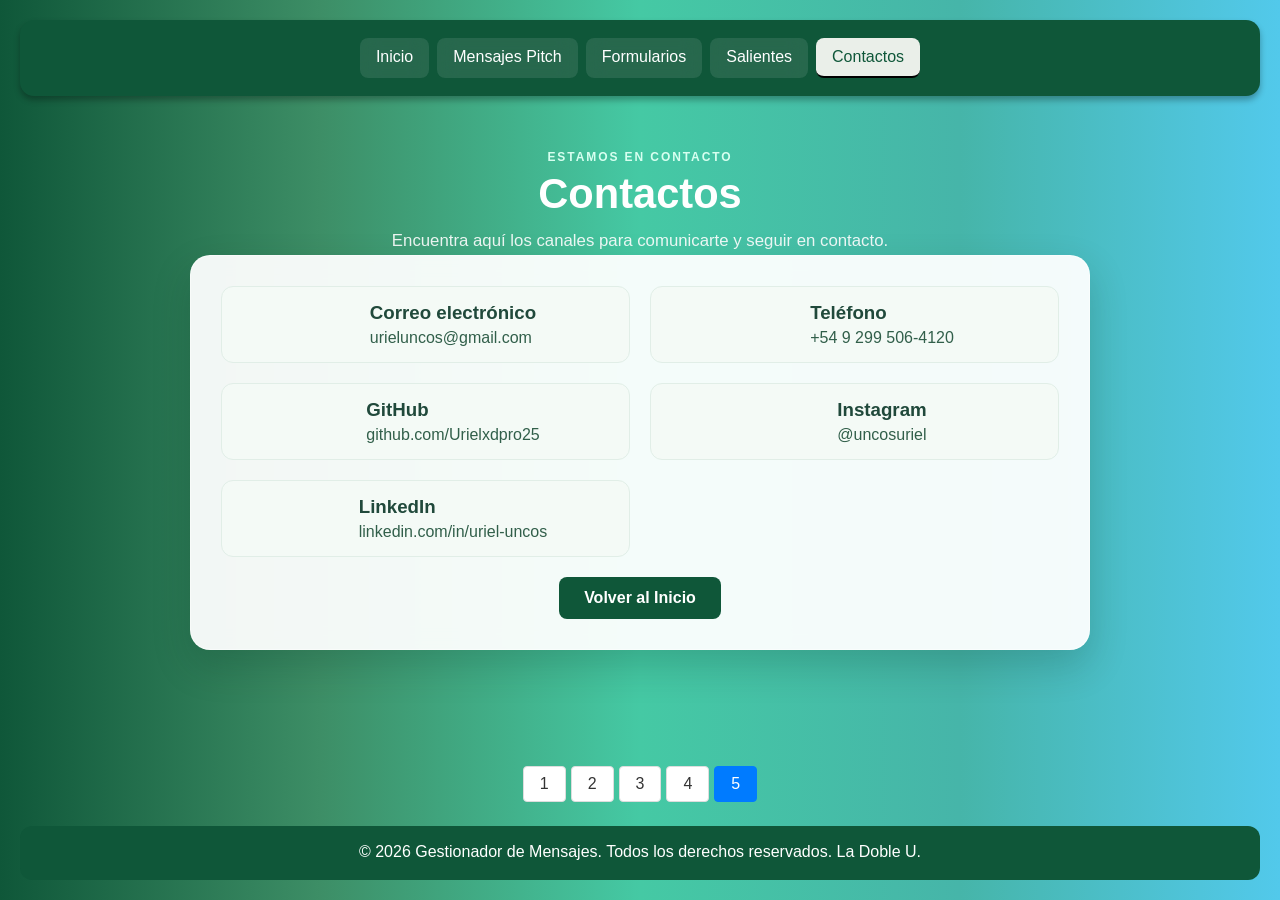
==== commit 6b912aeb: "Añadi para tomar el nombre y apellido de la persona y usarlo en otras secciones, ademas de una pagin" ====
--- a/Contactos.html
+++ b/Contactos.html
@@ -127,7 +127,7 @@
         <div class="direccion"><a href="Mensajes Pitch.html">Mensajes Pitch</a></div>
         <div class="direccion"><a href="formularios.html">Formularios</a></div>
         <div class="direccion"><a href="Salientes.html">Salientes</a></div>
-        <div class="direccion"><a href="Contactos.html">Contactos</a></div>
+        <div class="direccion"><a href="Contactos.html" class="navActive">Contactos</a></div>
     </nav>
 
     <main class="contactos-main">
@@ -199,6 +199,19 @@
         </section>
     </main>
 
+  <nav aria-label="Paginación de la página">
+
+        <ul class="pagination">
+            <li><a href="index.html">1</a></li>
+            <li><a href="Mensajes Pitch.html">2</a></li>
+            <li><a href="formularios.html">3</a></li>
+            <li><a href="Salientes.html">4</a></li>
+            <li><a href="Contactos.html" class="active">5</a></li>
+
+        </ul>
+
+    </nav>
+
     <footer class="footer">
         <p class="p">© 2026 Gestionador de Mensajes. Todos los derechos reservados. La Doble U.</p>
     </footer>
--- a/estilos.css
+++ b/estilos.css
@@ -14,6 +14,38 @@
     gap: 24px;
     padding: 20px;
 }
+
+
+.pagination {
+    display: flex;
+    list-style: none;
+    padding: 0;
+    justify-content: center;
+    gap: 5px;
+}
+
+.pagination li a {
+    display: block;
+    padding: 8px 16px;
+    text-decoration: none;
+    color: #333;
+    background-color: #fff;
+    border: 1px solid #ddd;
+    border-radius: 4px;
+    transition: background-color 0.3s;
+}
+
+.pagination li a:hover {
+    background-color: #eee;
+}
+
+.pagination li a.active {
+    background-color: #007bff;
+    color: #fff;
+    border-color: #007bff;
+}
+
+
 
 .h1 {
     color: #064E40;
@@ -39,6 +71,12 @@
     align-items: center;
 }
 
+.navbar .navActive {
+    background-color: #eaefe9;
+    color: #0f5739;
+    border-color: black;
+}
+
 .direccion {
     text-align: center;
 }
@@ -143,7 +181,7 @@
     font-size: clamp(1.8rem, 4vw, 2.6rem);
 }
 
-.seccion-encabezado > p:last-child {
+.seccion-encabezado>p:last-child {
     color: rgba(255, 255, 255, .9);
     font-size: 1.05rem;
     line-height: 1.6;
@@ -294,8 +332,8 @@
     font-size: clamp(1.8rem, 4vw, 2.6rem);
 }
 
-.pitch-encabezado > p:last-child,
-.salientes-encabezado > p:last-child {
+.pitch-encabezado>p:last-child,
+.salientes-encabezado>p:last-child {
     color: rgba(255, 255, 255, .9);
     font-size: 1.05rem;
     line-height: 1.6;
@@ -578,6 +616,7 @@
 }
 
 @media (max-width: 600px) {
+
     .pitch-main,
     .pagina-salientes main {
         margin: 28px auto;
